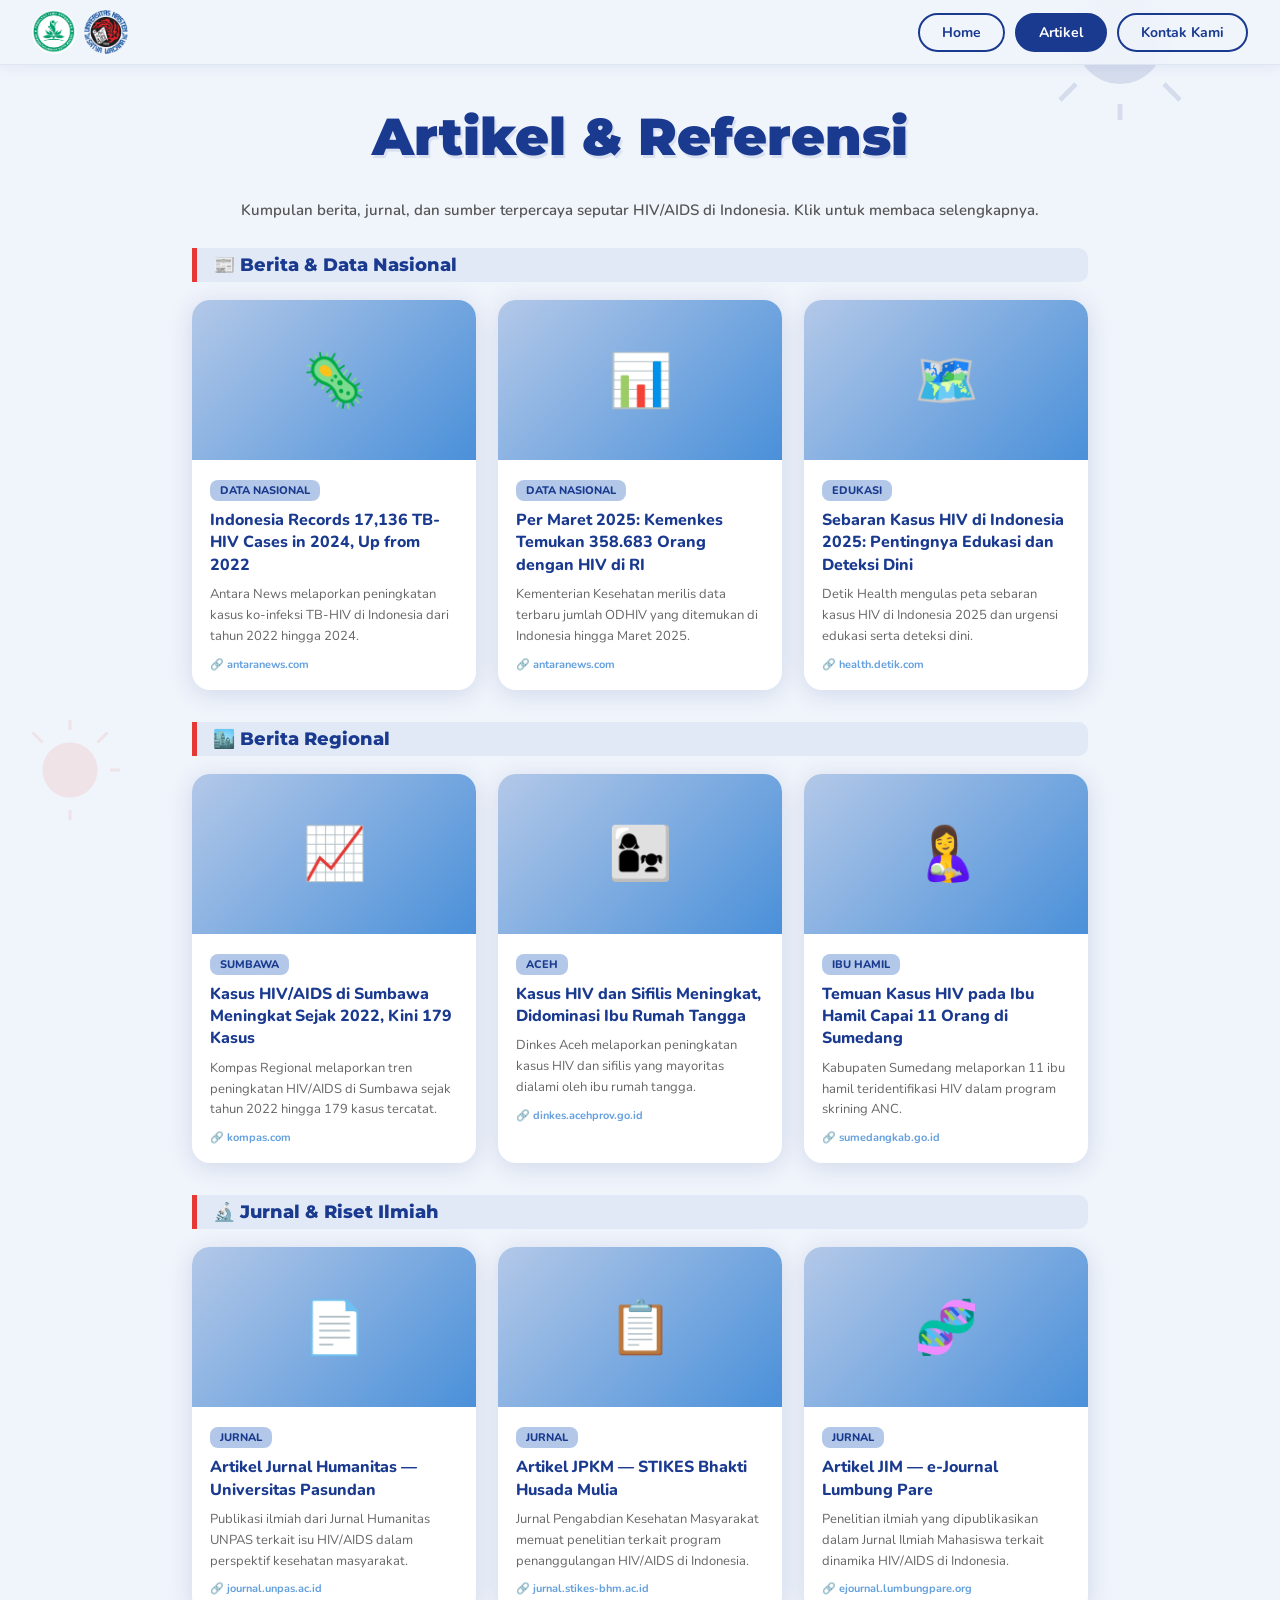
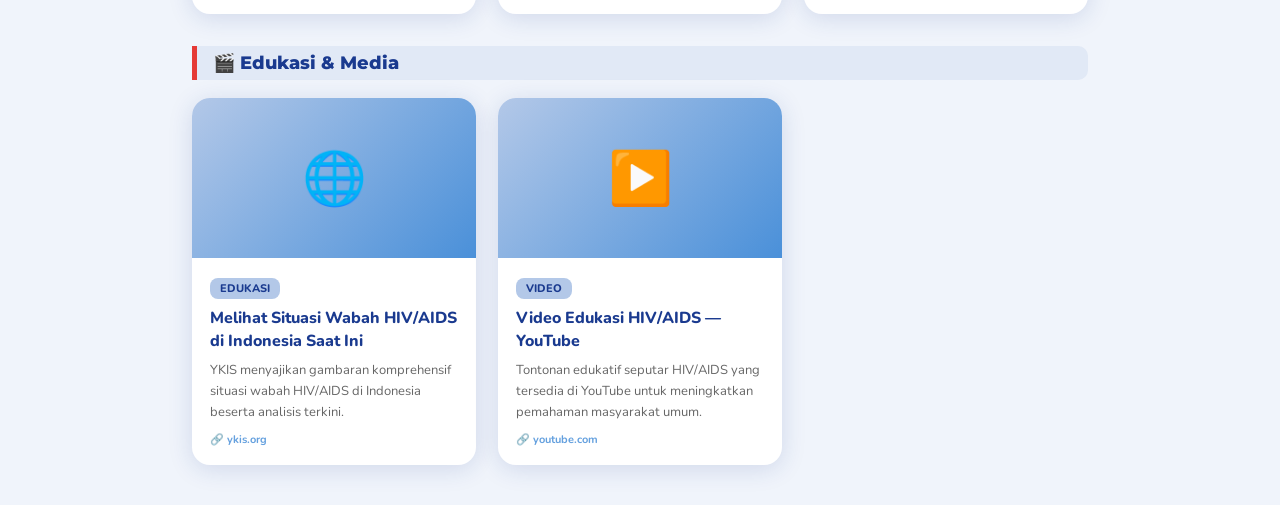
==== artikel.html @ f6b15c1b "nambahi artikel" ====
<!DOCTYPE html>
<html lang="id">
<head>
<meta charset="UTF-8">
<meta name="viewport" content="width=device-width, initial-scale=1.0">
<title>Digital Edu-HIV | Artikel</title>
<link href="https://fonts.googleapis.com/css2?family=Nunito:wght@400;600;700;800;900&family=Montserrat:wght@700;800;900&display=swap" rel="stylesheet">
<link rel="stylesheet" href="style.css">
</head>
<body>
<!-- Virus background decoration -->
<div style="position:fixed;inset:0;pointer-events:none;z-index:0;overflow:hidden">
  <svg style="position:absolute;top:-40px;right:80px;width:160px;opacity:0.12" viewBox="0 0 200 200"><circle cx="100" cy="100" r="55" fill="#1a3a8f"/><g stroke="#1a3a8f" stroke-width="6" fill="none"><line x1="100" y1="20" x2="100" y2="0"/><line x1="155" y1="45" x2="175" y2="25"/><line x1="180" y1="100" x2="200" y2="100"/><line x1="155" y1="155" x2="175" y2="175"/><line x1="100" y1="180" x2="100" y2="200"/><line x1="45" y1="155" x2="25" y2="175"/><line x1="20" y1="100" x2="0" y2="100"/><line x1="45" y1="45" x2="25" y2="25"/></g><circle cx="100" cy="20" r="7" fill="#1a3a8f"/></svg>
  <svg style="position:absolute;bottom:80px;left:20px;width:100px;opacity:0.09" viewBox="0 0 200 200"><circle cx="100" cy="100" r="55" fill="#e53935"/><g stroke="#e53935" stroke-width="6" fill="none"><line x1="100" y1="20" x2="100" y2="0"/><line x1="155" y1="45" x2="175" y2="25"/><line x1="180" y1="100" x2="200" y2="100"/><line x1="100" y1="180" x2="100" y2="200"/><line x1="45" y1="45" x2="25" y2="25"/></g></svg>
</div>

<!-- NAVBAR -->
<nav class="navbar">
  <div class="navbar-logos">
    <img src="gambar/logo FIK.jpeg" alt="Logo FIK"> 
    <img src="gambar/UKSW LOGO.png" alt="Logo UKSW">
  </div>
  <div class="navbar-links">
    <a class="nav-btn" href="index.html">Home</a>
    <a class="nav-btn active" href="artikel.html">Artikel</a>
    <a class="nav-btn" href="kontak.html">Kontak Kami</a>
  </div>
</nav>

<!-- ================ ARTIKEL PAGE ================ -->
<div class="page active" id="page-artikel">
  <div class="inner-page" style="max-width:960px">
    <div class="page-title reveal">Artikel &amp; Referensi</div>
    <p style="text-align:center;color:#555;font-size:15px;margin-bottom:28px;font-weight:600" class="reveal">Kumpulan berita, jurnal, dan sumber terpercaya seputar HIV/AIDS di Indonesia. Klik untuk membaca selengkapnya.</p>
    <div class="artikel-section-label reveal">📰 Berita &amp; Data Nasional</div>
    <div class="artikel-grid">
      <a class="artikel-card reveal delay-1" href="https://en.antaranews.com/news/342746/indonesia-records-17136-tb-hiv-cases-in-2024-up-from-2022" target="_blank" rel="noopener"><div class="artikel-card-img">🦠</div><div class="artikel-card-body"><div class="artikel-card-tag">Data Nasional</div><div class="artikel-card-title">Indonesia Records 17,136 TB-HIV Cases in 2024, Up from 2022</div><div class="artikel-card-desc">Antara News melaporkan peningkatan kasus ko-infeksi TB-HIV di Indonesia dari tahun 2022 hingga 2024.</div><div class="artikel-card-source">🔗 antaranews.com</div></div></a>
      <a class="artikel-card reveal delay-2" href="https://www.antaranews.com/berita/4913705/per-maret-2025-kemenkes-temukan-358683-orang-dengan-hiv-di-ri" target="_blank" rel="noopener"><div class="artikel-card-img">📊</div><div class="artikel-card-body"><div class="artikel-card-tag">Data Nasional</div><div class="artikel-card-title">Per Maret 2025: Kemenkes Temukan 358.683 Orang dengan HIV di RI</div><div class="artikel-card-desc">Kementerian Kesehatan merilis data terbaru jumlah ODHIV yang ditemukan di Indonesia hingga Maret 2025.</div><div class="artikel-card-source">🔗 antaranews.com</div></div></a>
      <a class="artikel-card reveal delay-3" href="https://health.detik.com/berita-detikhealth/d-8034016/sebaran-kasus-hiv-di-indonesia-2025-ini-pentingnya-edukasi-dan-deteksi-dini" target="_blank" rel="noopener"><div class="artikel-card-img">🗺️</div><div class="artikel-card-body"><div class="artikel-card-tag">Edukasi</div><div class="artikel-card-title">Sebaran Kasus HIV di Indonesia 2025: Pentingnya Edukasi dan Deteksi Dini</div><div class="artikel-card-desc">Detik Health mengulas peta sebaran kasus HIV di Indonesia 2025 dan urgensi edukasi serta deteksi dini.</div><div class="artikel-card-source">🔗 health.detik.com</div></div></a>
    </div>
    <div class="artikel-section-label reveal" style="margin-top:32px">🏙️ Berita Regional</div>
    <div class="artikel-grid">
      <a class="artikel-card reveal delay-1" href="https://regional.kompas.com/read/2024/12/13/080618178/kasus-hiv-aids-di-sumbawa-meningkat-sejak-2022-kini-tercatat-179-kasus" target="_blank" rel="noopener"><div class="artikel-card-img">📈</div><div class="artikel-card-body"><div class="artikel-card-tag">Sumbawa</div><div class="artikel-card-title">Kasus HIV/AIDS di Sumbawa Meningkat Sejak 2022, Kini 179 Kasus</div><div class="artikel-card-desc">Kompas Regional melaporkan tren peningkatan HIV/AIDS di Sumbawa sejak tahun 2022 hingga 179 kasus tercatat.</div><div class="artikel-card-source">🔗 kompas.com</div></div></a>
      <a class="artikel-card reveal delay-2" href="https://dinkes.acehprov.go.id/detailpost/kasus-hiv-dan-sifilis-meningkat-didominasi-ibu-rumah-tangga" target="_blank" rel="noopener"><div class="artikel-card-img">👩‍👧</div><div class="artikel-card-body"><div class="artikel-card-tag">Aceh</div><div class="artikel-card-title">Kasus HIV dan Sifilis Meningkat, Didominasi Ibu Rumah Tangga</div><div class="artikel-card-desc">Dinkes Aceh melaporkan peningkatan kasus HIV dan sifilis yang mayoritas dialami oleh ibu rumah tangga.</div><div class="artikel-card-source">🔗 dinkes.acehprov.go.id</div></div></a>
      <a class="artikel-card reveal delay-3" href="https://sumedangkab.go.id/berita/detail/temuan-kasus-hiv-ibu-hamil-capai-11-orang" target="_blank" rel="noopener"><div class="artikel-card-img">🤱</div><div class="artikel-card-body"><div class="artikel-card-tag">Ibu Hamil</div><div class="artikel-card-title">Temuan Kasus HIV pada Ibu Hamil Capai 11 Orang di Sumedang</div><div class="artikel-card-desc">Kabupaten Sumedang melaporkan 11 ibu hamil teridentifikasi HIV dalam program skrining ANC.</div><div class="artikel-card-source">🔗 sumedangkab.go.id</div></div></a>
    </div>
    <div class="artikel-section-label reveal" style="margin-top:32px">🔬 Jurnal &amp; Riset Ilmiah</div>
    <div class="artikel-grid">
      <a class="artikel-card reveal delay-1" href="https://journal.unpas.ac.id/index.php/humanitas/article/view/9616" target="_blank" rel="noopener"><div class="artikel-card-img">📄</div><div class="artikel-card-body"><div class="artikel-card-tag">Jurnal</div><div class="artikel-card-title">Artikel Jurnal Humanitas — Universitas Pasundan</div><div class="artikel-card-desc">Publikasi ilmiah dari Jurnal Humanitas UNPAS terkait isu HIV/AIDS dalam perspektif kesehatan masyarakat.</div><div class="artikel-card-source">🔗 journal.unpas.ac.id</div></div></a>
      <a class="artikel-card reveal delay-2" href="https://jurnal.stikes-bhm.ac.id/index.php/jpkm/article/view/644" target="_blank" rel="noopener"><div class="artikel-card-img">📋</div><div class="artikel-card-body"><div class="artikel-card-tag">Jurnal</div><div class="artikel-card-title">Artikel JPKM — STIKES Bhakti Husada Mulia</div><div class="artikel-card-desc">Jurnal Pengabdian Kesehatan Masyarakat memuat penelitian terkait program penanggulangan HIV/AIDS di Indonesia.</div><div class="artikel-card-source">🔗 jurnal.stikes-bhm.ac.id</div></div></a>
      <a class="artikel-card reveal delay-3" href="https://ejournal.lumbungpare.org/index.php/jim/article/view/1485" target="_blank" rel="noopener"><div class="artikel-card-img">🧬</div><div class="artikel-card-body"><div class="artikel-card-tag">Jurnal</div><div class="artikel-card-title">Artikel JIM — e-Journal Lumbung Pare</div><div class="artikel-card-desc">Penelitian ilmiah yang dipublikasikan dalam Jurnal Ilmiah Mahasiswa terkait dinamika HIV/AIDS di Indonesia.</div><div class="artikel-card-source">🔗 ejournal.lumbungpare.org</div></div></a>
    </div>
    <div class="artikel-section-label reveal" style="margin-top:32px">🎬 Edukasi &amp; Media</div>
    <div class="artikel-grid">
      <a class="artikel-card reveal delay-1" href="https://ykis.org/menilik-hiv-aids-dan-ims/melihat-situasi-wabah-hiv-aids-di-indonesia-saat-ini/" target="_blank" rel="noopener"><div class="artikel-card-img">🌐</div><div class="artikel-card-body"><div class="artikel-card-tag">Edukasi</div><div class="artikel-card-title">Melihat Situasi Wabah HIV/AIDS di Indonesia Saat Ini</div><div class="artikel-card-desc">YKIS menyajikan gambaran komprehensif situasi wabah HIV/AIDS di Indonesia beserta analisis terkini.</div><div class="artikel-card-source">🔗 ykis.org</div></div></a>
      <a class="artikel-card reveal delay-2" href="https://www.youtube.com/watch?v=wIiFVoAYooY" target="_blank" rel="noopener"><div class="artikel-card-img">▶️</div><div class="artikel-card-body"><div class="artikel-card-tag">Video</div><div class="artikel-card-title">Video Edukasi HIV/AIDS — YouTube</div><div class="artikel-card-desc">Tontonan edukatif seputar HIV/AIDS yang tersedia di YouTube untuk meningkatkan pemahaman masyarakat umum.</div><div class="artikel-card-source">🔗 youtube.com</div></div></a>
    </div>
  </div>
</div>

<script>
  function triggerReveal() {
    document.querySelectorAll('.reveal').forEach((el, i) => { setTimeout(() => el.classList.add('visible'), i * 80); });
  }
  const observer = new IntersectionObserver((entries) => { entries.forEach(entry => { if (entry.isIntersecting) entry.target.classList.add('visible'); }); }, { threshold: 0.12 });
  window.addEventListener('DOMContentLoaded', () => {
    document.querySelectorAll('.reveal').forEach(el => observer.observe(el));
    triggerReveal();
  });
</script>
</body>
</html>
---- style.css ----
:root {
    --red: #e53935;
    --red-dark: #b71c1c;
    --blue: #1a3a8f;
    --blue-mid: #1565c0;
    --blue-light: #4a90d9;
    --blue-bg: #b3cef0;
    --blue-card: #1a3a8f;
    --white: #ffffff;
    --bg: #f0f4fb;
    --text-dark: #1a237e;
    --shadow: 0 4px 24px rgba(26,58,143,0.15);
  }
  * { box-sizing: border-box; margin: 0; padding: 0; }
  body { font-family: 'Nunito', sans-serif; background: var(--bg); color: #222; min-height: 100vh; overflow-x: hidden; }
  .navbar { position: sticky; top: 0; z-index: 100; background: rgba(240,244,251,0.95); backdrop-filter: blur(8px); display: flex; align-items: center; justify-content: space-between; padding: 10px 32px; border-bottom: 1.5px solid rgba(26,58,143,0.08); box-shadow: 0 2px 12px rgba(26,58,143,0.07); }
  .navbar-logos { display: flex; align-items: center; gap: 8px; }
  .navbar-logos img { height: 44px; width: 44px; object-fit: contain; border-radius: 50%; }
  .navbar-links { display: flex; gap: 10px; }
  .nav-btn { padding: 8px 22px; border-radius: 24px; border: 2px solid var(--blue); background: transparent; color: var(--blue); font-family: 'Nunito', sans-serif; font-weight: 700; font-size: 14px; cursor: pointer; transition: all 0.2s; text-decoration: none; display: inline-block; }
  .nav-btn:hover, .nav-btn.active { background: var(--blue); color: white; }
  .page { display: none; min-height: calc(100vh - 65px); position: relative; z-index: 1; }
  .page.active { display: block; }
  #page-home { display: flex; flex-direction: column; }

  /* ===== HERO: HORIZONTAL LAYOUT ===== */
.hero {
  display: flex !important;
  flex-direction: row !important;
  align-items: center !important;
  justify-content: space-between !important;
  gap: 40px !important;
  flex-wrap: nowrap !important;
  padding: 48px 60px !important;
  min-height: 420px;
}
.hero-text {
  flex: 1 1 0 !important;
  min-width: 0 !important;
  max-width: 55% !important;
}
.hero-image {
  flex: 0 0 auto !important;
  width: 320px !important;
  max-width: 40% !important;
  display: flex !important;
  align-items: center !important;
  justify-content: center !important;
}
.hero-image svg { width: 100% !important; height: auto !important; }
.hero > svg { display: none !important; }

  .hero-welcome { font-family: 'Montserrat', sans-serif; font-size: clamp(22px, 3.5vw, 36px); color: var(--red); font-weight: 800; margin-bottom: 4px; }
  .hero-title { font-family: 'Montserrat', sans-serif; font-size: clamp(50px, 7vw, 80px); font-weight: 900; color: var(--blue); line-height: 1; margin-bottom: 20px; text-shadow: 2px 4px 0 rgba(26,58,143,0.10); }
  .hero-subtitle { font-family: 'Nunito', sans-serif; font-size: clamp(15px, 2.5vw, 22px); font-weight: 800; color: #0c78c0; margin-bottom: 20px; }
  .hero-desc { font-size: 16px; line-height: 1.7; color: #444; font-weight: 600; margin-bottom: 32px; max-width: 460px; }
  .hero-cta { background: var(--red); color: white; border: none; border-radius: 40px; padding: 16px 48px; font-size: 20px; font-weight: 900; font-family: 'Montserrat', sans-serif; cursor: pointer; letter-spacing: 1px; box-shadow: 0 6px 20px rgba(229,57,53,0.35); transition: transform 0.2s, box-shadow 0.2s; text-transform: uppercase; }
  .hero-cta:hover { transform: translateY(-3px); box-shadow: 0 10px 28px rgba(229,57,53,0.45); }

  .menu-section { padding: 20px 40px 60px; background: rgba(255,255,255,0.5); }
  .menu-title { text-align: center; font-family: 'Montserrat', sans-serif; font-size: clamp(32px, 5vw, 56px); font-weight: 900; color: var(--blue); margin-bottom: 36px; text-shadow: 2px 3px 0 rgba(26,58,143,0.08); }
  .menu-grid { display: flex; flex-wrap: wrap; justify-content: center; gap: 20px; max-width: 1000px; margin: 0 auto; }
  .menu-card { background: #b3c8e8; border-radius: 20px; padding: 28px 20px 20px; width: 160px; text-align: center; cursor: pointer; transition: transform 0.2s, box-shadow 0.2s; box-shadow: 0 4px 16px rgba(26,58,143,0.12); border: none; display: flex; flex-direction: column; align-items: center; gap: 12px; }
  .menu-card:hover { transform: translateY(-6px); box-shadow: 0 10px 28px rgba(26,58,143,0.20); }
  .menu-card-icon { width: 64px; height: 64px; background: #b3c8e8; border-radius: 12px; display: flex; align-items: center; justify-content: center; font-size: 36px; }
  .menu-card-label { background: var(--red); color: white; border-radius: 10px; padding: 6px 10px; font-weight: 800; font-size: 13px; line-height: 1.3; width: 100%; font-family: 'Nunito', sans-serif; }
  .inner-page { padding: 40px 32px; max-width: 800px; margin: 0 auto; }
  .page-title { font-family: 'Montserrat', sans-serif; font-size: clamp(28px, 5vw, 52px); font-weight: 900; color: var(--blue); text-align: center; margin-bottom: 32px; text-shadow: 2px 3px 0 rgba(26,58,143,0.10); }
  .acc-item { margin-bottom: 14px; border-radius: 14px; overflow: hidden; box-shadow: 0 3px 12px rgba(26,58,143,0.10); }
  .acc-header { display: flex; align-items: center; gap: 14px; background: var(--blue-mid); color: white; padding: 14px 18px; cursor: pointer; border: none; width: 100%; text-align: left; font-family: 'Nunito', sans-serif; font-size: 16px; font-weight: 800; transition: background 0.2s; }
  .acc-header:hover { background: var(--blue); }
  .acc-header .acc-icon { font-size: 24px; flex-shrink: 0; width: 44px; height: 44px; border-radius: 10px; background: rgba(255,255,255,0.15); display: flex; align-items: center; justify-content: center; }
  .acc-header .acc-arrow { margin-left: auto; transition: transform 0.3s; font-size: 18px; }
  .acc-header.open .acc-arrow { transform: rotate(180deg); }
  .acc-body { max-height: 0; overflow: hidden; transition: max-height 0.4s ease; background: var(--blue-card); }
  .acc-body.open { max-height: 3000px; }
  .acc-content { padding: 20px 24px; display: flex; gap: 20px; align-items: flex-start; flex-wrap: wrap; }
  .acc-content-text { flex: 1; min-width: 220px; color: white; font-size: 14px; line-height: 1.8; font-weight: 600; }
  .video-edu-btn { display: inline-flex; align-items: center; gap: 12px; background: linear-gradient(135deg, #2e7d32 0%, #1b5e20 100%); color: white; text-decoration: none; border-radius: 50px; padding: 16px 32px; font-family: 'Montserrat', sans-serif; font-size: 18px; font-weight: 900; letter-spacing: 0.5px; box-shadow: 0 6px 24px rgba(46,125,50,0.40); transition: transform 0.2s, box-shadow 0.2s; border: 3px solid rgba(255,255,255,0.25); text-transform: uppercase; }
  .video-edu-btn:hover { transform: translateY(-4px) scale(1.03); box-shadow: 0 12px 32px rgba(46,125,50,0.50); }
  .video-edu-icon { width: 40px; height: 40px; background: white; color: #2e7d32; border-radius: 50%; display: inline-flex; align-items: center; justify-content: center; font-size: 16px; font-weight: 900; flex-shrink: 0; box-shadow: 0 2px 8px rgba(0,0,0,0.15); padding-left: 3px; }
  .btn-back { display: inline-flex; align-items: center; gap: 8px; background: var(--red); color: white; border: none; border-radius: 30px; padding: 10px 24px; font-size: 15px; font-weight: 800; cursor: pointer; margin-top: 20px; margin-bottom: 10px; font-family: 'Nunito', sans-serif; float: right; transition: transform 0.2s, box-shadow 0.2s; box-shadow: 0 4px 14px rgba(229,57,53,0.28); }
  .btn-back:hover { transform: translateY(-2px); box-shadow: 0 7px 20px rgba(229,57,53,0.38); }
  .artikel-grid { display: grid; grid-template-columns: repeat(auto-fill, minmax(280px, 1fr)); gap: 22px; max-width: 960px; margin: 0 auto; }
  .artikel-card { background: white; border-radius: 18px; overflow: hidden; box-shadow: var(--shadow); transition: transform 0.2s, box-shadow 0.2s; cursor: pointer; }
  .artikel-card:hover { transform: translateY(-5px); box-shadow: 0 12px 32px rgba(26,58,143,0.18); }
  .artikel-card-img { width: 100%; height: 160px; object-fit: cover; background: linear-gradient(135deg, #b3c8e8 0%, #4a90d9 100%); display: flex; align-items: center; justify-content: center; font-size: 52px; }
  .artikel-card-body { padding: 18px; }
  .artikel-card-tag { display: inline-block; background: #b3c8e8; color: var(--blue); border-radius: 8px; padding: 3px 10px; font-size: 11px; font-weight: 800; margin-bottom: 8px; text-transform: uppercase; }
  .artikel-card-title { font-size: 16px; font-weight: 800; color: var(--blue); line-height: 1.4; margin-bottom: 8px; }
  .artikel-card-desc { font-size: 13px; color: #666; line-height: 1.6; }
  .artikel-card-source { font-size: 11px; color: var(--blue-light); font-weight: 700; margin-top: 10px; opacity: 0.85; }
  a.artikel-card { text-decoration: none; color: inherit; display: block; }
  a.artikel-card:hover .artikel-card-title { color: var(--red); }
  .artikel-section-label { font-family: 'Montserrat', sans-serif; font-size: 18px; font-weight: 800; color: var(--blue); border-left: 5px solid var(--red); padding: 6px 16px; margin-bottom: 18px; background: rgba(179,200,232,0.25); border-radius: 0 10px 10px 0; }
  .kontak-box { background: white; border-radius: 20px; padding: 36px; box-shadow: var(--shadow); max-width: 560px; margin: 0 auto; }
  .kontak-info { display: flex; flex-direction: column; gap: 18px; margin-bottom: 28px; }
  .kontak-row { display: flex; align-items: flex-start; gap: 14px; font-size: 15px; color: #333; font-weight: 600; }
  .kontak-icon { width: 44px; height: 44px; border-radius: 12px; background: var(--blue); color: white; display: flex; align-items: center; justify-content: center; font-size: 20px; flex-shrink: 0; }
  .kontak-label { font-weight: 800; color: var(--blue); font-size: 13px; }
  .acc-row { display: flex; align-items: center; gap: 14px; margin-bottom: 14px; cursor: pointer; }
  .acc-row-icon { width: 72px; height: 72px; flex-shrink: 0; border-radius: 14px; overflow: hidden; background: #dce8f8; display: flex; align-items: center; justify-content: center; font-size: 34px; box-shadow: 0 3px 10px rgba(26,58,143,0.13); transition: transform 0.2s; font-family: 'Montserrat', sans-serif; font-weight: 900; }
  .acc-row:hover .acc-row-icon { transform: scale(1.06); }
  .acc-row-right { flex: 1; display: flex; flex-direction: column; gap: 6px; }
  .acc-row-label { background: var(--blue-mid); color: white; border-radius: 10px 10px 0 0; padding: 10px 18px; font-weight: 800; font-size: 15px; display: flex; align-items: center; justify-content: space-between; border: none; width: 100%; text-align: left; cursor: pointer; font-family: 'Nunito', sans-serif; transition: background 0.2s; }
  .acc-row-label:hover, .acc-row-label.open { background: var(--blue); }
  .acc-row-bar { height: 10px; background: var(--blue-light); border-radius: 0 0 8px 8px; transition: background 0.2s; }
  .acc-panel { max-height: 0; overflow: hidden; transition: max-height 0.45s cubic-bezier(0.4,0,0.2,1); background: var(--blue-card); border-radius: 0 0 14px 14px; margin-bottom: 4px; }
  .acc-panel.open { max-height: 2000px; }
  .acc-panel-inner { display: flex; gap: 0; align-items: stretch; padding: 0; }
  .acc-panel-imgs { display: flex; flex-direction: column; width: 140px; flex-shrink: 0; gap: 0; border-radius: 0 0 0 14px; overflow: hidden; }
  .acc-panel-img { flex: 1; min-height: 90px; background: rgba(255,255,255,0.12); display: flex; align-items: center; justify-content: center; font-size: 36px; border-bottom: 1px solid rgba(255,255,255,0.08); }
  .acc-panel-img:last-child { border-bottom: none; }
  .acc-panel-text { flex: 1; padding: 20px 22px; color: white; font-size: 13.5px; line-height: 1.85; font-weight: 600; }
  .acc-panel-text strong { font-weight: 800; }
  .acc-panel-text ul { padding-left: 16px; }
  .acc-panel-text li { margin-bottom: 2px; }

  .anggota { text-align: center; width: 100px; }
  .foto-anggota { width: 90px; height: 100px; border-radius: 10%; object-fit: cover; border: 3px solid #ddd; }
  .nama { font-weight: 700; margin-top: 6px; font-size: 13px; }
  .email { color: red; font-size: 12px; font-weight: 700; margin-top: 4px; max-width: 120px; word-wrap: break-word; overflow-wrap: break-word; line-height: 1.3; }

  /* ===== QUIZ BOX ===== */
  .quiz-box {
    margin-top: 28px;
    background: linear-gradient(135deg, #1a3a8f 0%, #1565c0 100%);
    border-radius: 20px;
    padding: 28px 32px;
    display: flex;
    align-items: center;
    justify-content: space-between;
    gap: 20px;
    box-shadow: 0 8px 28px rgba(26,58,143,0.25);
    flex-wrap: wrap;
  }
  .quiz-box-text { color: white; }
  .quiz-box-title { font-family: 'Montserrat', sans-serif; font-size: 22px; font-weight: 900; margin-bottom: 6px; }
  .quiz-box-desc { font-size: 14px; font-weight: 600; opacity: 0.85; line-height: 1.5; }
  .quiz-btn {
    display: inline-flex; align-items: center; gap: 10px;
    background: var(--red); color: white; text-decoration: none;
    border-radius: 40px; padding: 14px 32px;
    font-family: 'Montserrat', sans-serif; font-size: 16px; font-weight: 900;
    letter-spacing: 0.5px; box-shadow: 0 6px 20px rgba(229,57,53,0.40);
    transition: transform 0.2s, box-shadow 0.2s; text-transform: uppercase;
    white-space: nowrap; flex-shrink: 0;
  }
  .quiz-btn:hover { transform: translateY(-3px) scale(1.04); box-shadow: 0 10px 28px rgba(229,57,53,0.50); }
  .quiz-btn-icon { font-size: 20px; }

  .clearfix::after { content: ''; display: table; clear: both; }
  .reveal { opacity: 0; transform: translateY(30px); transition: opacity 0.6s ease, transform 0.6s ease; }
  .reveal.visible { opacity: 1; transform: translateY(0); }
  .delay-1 { transition-delay: 0.1s !important; }
  .delay-2 { transition-delay: 0.2s !important; }
  .delay-3 { transition-delay: 0.3s !important; }
  .delay-4 { transition-delay: 0.4s !important; }
  .delay-5 { transition-delay: 0.5s !important; }

  /* ===================== TABLET (max 900px) ===================== */
  @media (max-width: 900px) {
    .hero { padding: 40px 32px 32px; gap: 24px; min-height: unset; }
    .hero-text { max-width: 58%; }
    .hero-image { width: 260px; max-width: 40%; }
    .hero-cta { padding: 14px 36px; font-size: 17px; }
    .video-edu-btn { padding: 13px 24px; font-size: 15px; }
  }

  /* ===================== MOBILE (max 600px) ===================== */
  @media (max-width: 600px) {

    /* Navbar */
    .navbar { padding: 8px 12px; gap: 8px; }
    .navbar-logos { gap: 6px; }
    .navbar-logos img { height: 34px; width: 34px; }
    .navbar-links { gap: 6px; }
    .nav-btn { padding: 6px 10px; font-size: 11px; border-width: 1.5px; }

    /* Hero */
    .hero {
      flex-direction: column !important;
      flex-wrap: wrap !important;
      padding: 28px 20px 24px !important;
      gap: 12px !important;
      min-height: unset !important;
      text-align: center;
    }
    .hero-text { max-width: 100% !important; }
    .hero-title { font-size: 44px !important; margin-bottom: 12px; }
    .hero-subtitle { font-size: 15px !important; }
    .hero-desc { font-size: 13px; line-height: 1.6; margin: 0 auto 20px; max-width: 100%; }
    .hero-image { width: 200px !important; max-width: 70% !important; margin: 0 auto !important; }
    .hero-cta { padding: 12px 28px; font-size: 15px; width: 100%; justify-content: center; }
    .video-edu-btn { padding: 11px 18px; font-size: 13px; width: 100%; justify-content: center; }
    .video-edu-icon { width: 30px; height: 30px; font-size: 12px; }

    /* Poster */
    .poster-wrap { padding: 24px 16px 0 !important; }
    .poster-wrap img { border-radius: 12px !important; }

    /* Menu section */
    .menu-section { padding: 24px 12px 40px; }
    .menu-title { font-size: 28px; margin-bottom: 24px; }
    .menu-grid { gap: 12px; }
    .menu-card { width: 120px; padding: 18px 10px 14px; gap: 8px; border-radius: 16px; }
    .menu-card-icon { width: 48px; height: 48px; font-size: 26px; }
    .menu-card-label { font-size: 12px; padding: 5px 8px; }

    /* Inner page */
    .inner-page { padding: 20px 14px; }
    .page-title { font-size: 26px !important; margin-bottom: 20px; }

    /* Accordion header */
    .acc-header { padding: 12px 14px; font-size: 14px; gap: 10px; }
    .acc-header .acc-icon { width: 36px; height: 36px; font-size: 18px; }
    .acc-content { padding: 16px; }

    /* Accordion content: gambar + teks jadi vertikal */
    .acc-content-text { display: block !important; }
    .acc-content-text > div[style*="flex"] {
      width: 100% !important; flex: unset !important;
      min-width: unset !important; max-width: 100% !important;
    }
    .acc-body img {
      width: 100% !important; height: 180px !important;
      object-fit: cover !important; border-radius: 8px !important;
      margin-bottom: 12px !important; aspect-ratio: unset !important;
    }

    /* ACC ROW */
    .acc-row { gap: 10px; }
    .acc-row-icon { width: 52px !important; height: 52px !important; font-size: 22px !important; border-radius: 10px; }
    .acc-row-label { font-size: 12px; padding: 9px 12px; }

    /* ACC PANEL inner */
    .acc-panel-inner { flex-direction: column !important; }
    .acc-panel-inner[style] { display: flex !important; flex-direction: column !important; gap: 0 !important; }
    .acc-panel-inner > div[style*="flex:0 0 50%"],
    .acc-panel-inner > div[style*="flex: 0 0 50%"] {
      flex: unset !important; width: 100% !important; min-width: unset !important;
    }
    .acc-panel-imgs { width: 100% !important; flex-direction: row !important; height: 72px !important; border-radius: 0 !important; }
    .acc-panel-img { min-height: 72px !important; font-size: 26px !important; }
    .acc-panel-text { padding: 14px 16px !important; font-size: 13px !important; }

    /* Quiz box */
    .quiz-box { flex-direction: column; align-items: flex-start; padding: 20px 18px; gap: 16px; }
    .quiz-box-title { font-size: 17px; }
    .quiz-box-desc { font-size: 13px; }
    .quiz-btn { width: 100%; justify-content: center; padding: 12px 20px; font-size: 14px; }

    /* Btn back */
    .btn-back { float: none; width: 100%; justify-content: center; margin-top: 16px; }
    .clearfix { overflow: hidden; }

    /* Artikel */
    .artikel-grid { grid-template-columns: 1fr; gap: 14px; }
    .artikel-section-label { font-size: 15px; }
    .artikel-card-img { height: 120px; font-size: 40px; }
    .artikel-card-body { padding: 14px; }
    .artikel-card-title { font-size: 14px; }

    /* Kontak */
    .kontak-box { padding: 20px 14px; border-radius: 14px; }
    .kontak-row { font-size: 13px; gap: 10px; }
    .kontak-icon { width: 36px; height: 36px; font-size: 16px; }

    /* Tim pengembang */
    .anggota { width: 80px; }
    .foto-anggota { width: 68px; height: 76px; }
    .nama { font-size: 10px; }
    .email { font-size: 9px; max-width: 85px; }
  }

  /* ===================== SMALL MOBILE (max 380px) ===================== */
  @media (max-width: 380px) {
    .nav-btn { padding: 5px 8px; font-size: 10px; }
    .hero-title { font-size: 36px !important; }
    .menu-card { width: 100px; padding: 14px 8px 12px; }
    .menu-card-icon { width: 40px; height: 40px; font-size: 22px; }
    .menu-card-label { font-size: 11px; }
    .acc-row-icon { width: 44px !important; height: 44px !important; font-size: 18px !important; }
    .acc-row-label { font-size: 11px; }
  }
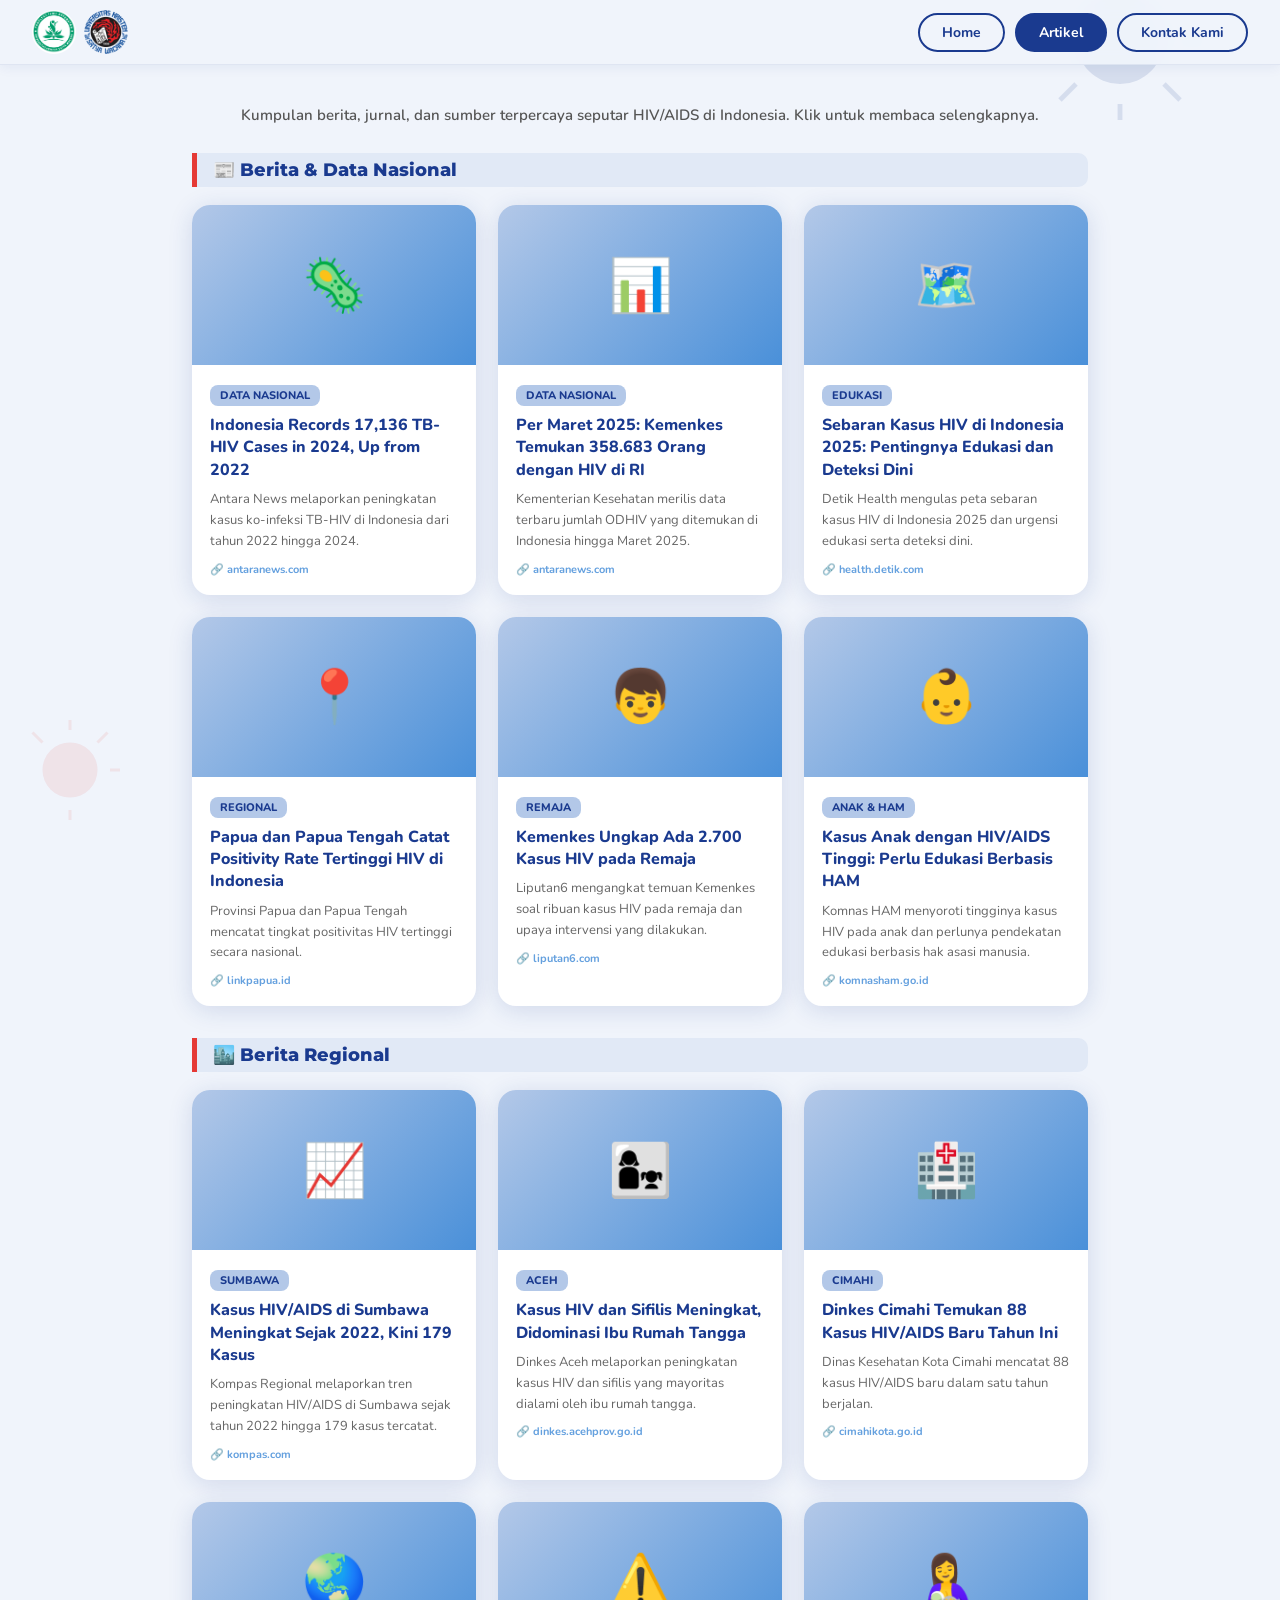
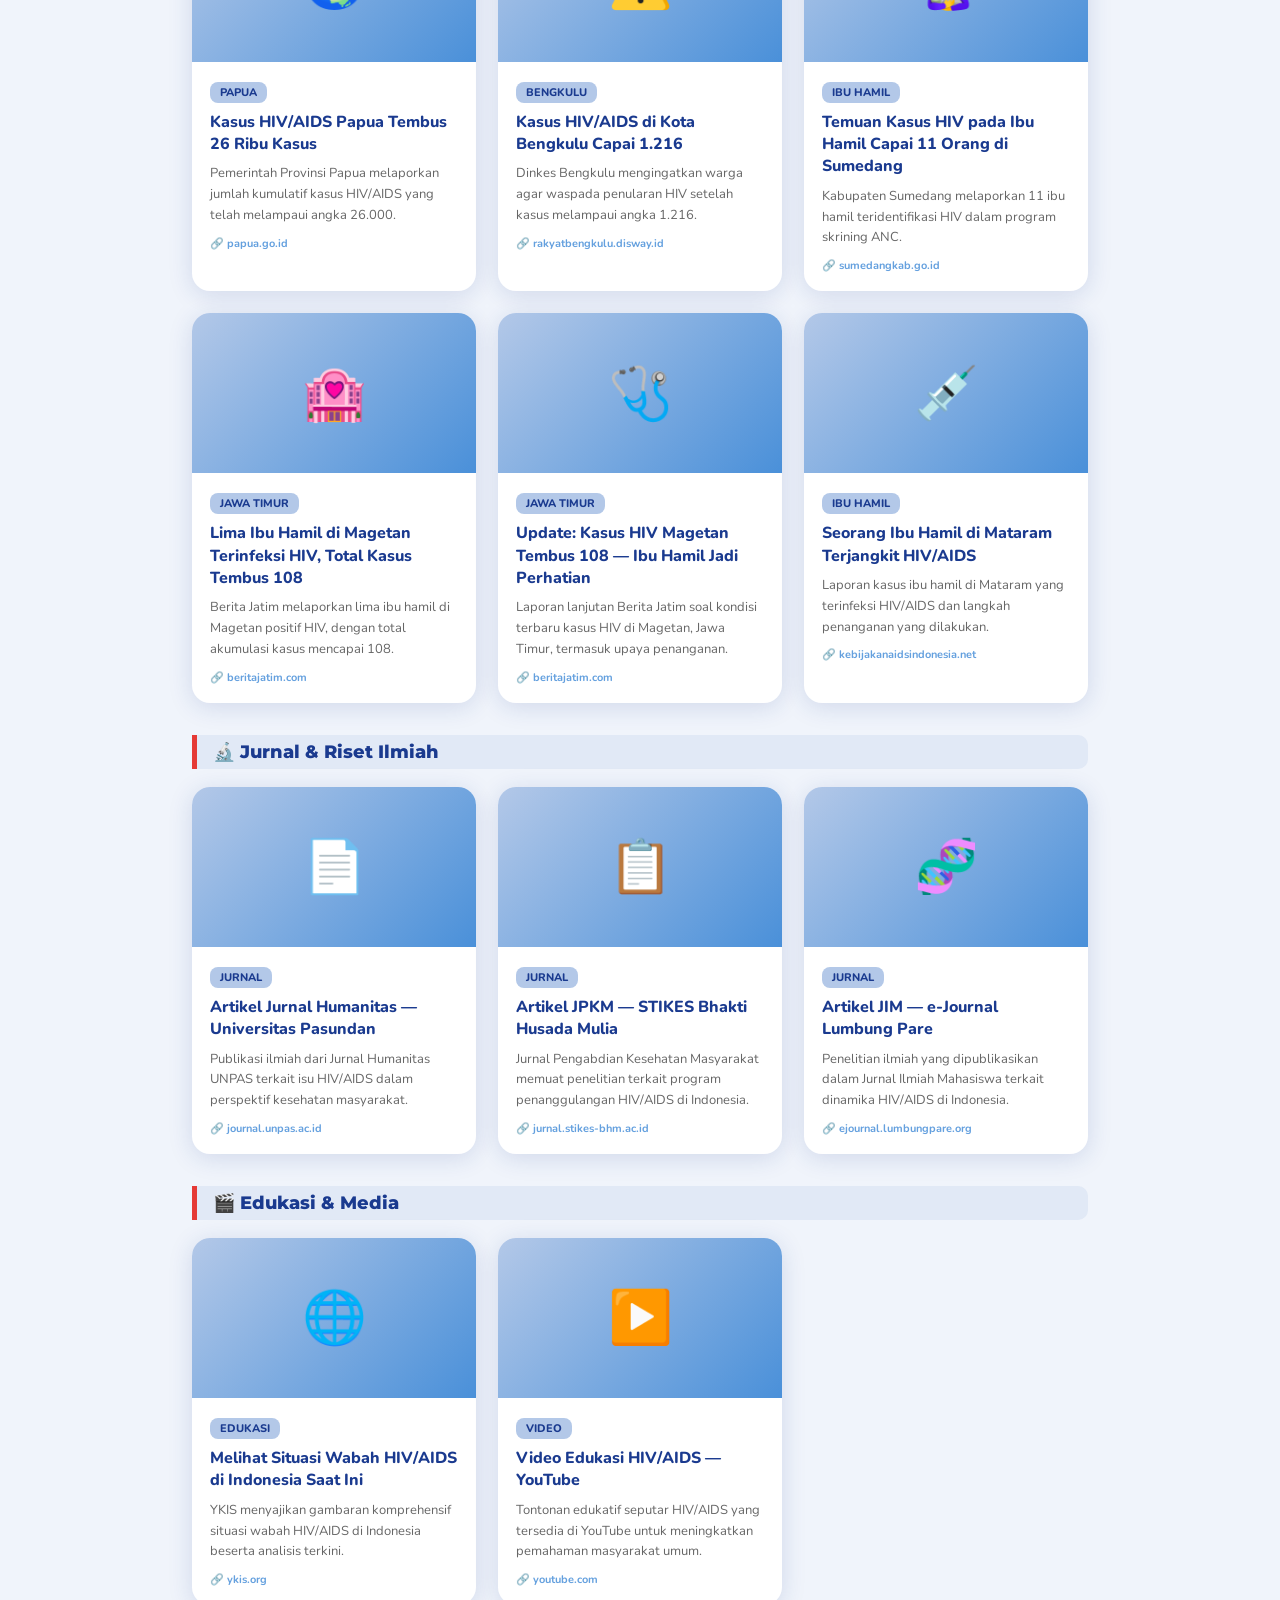
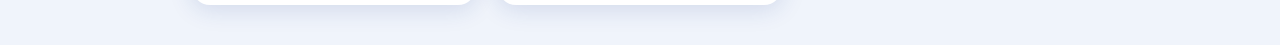
==== commit a50d8402: "artikel lengkap" ====
--- a/artikel.html
+++ b/artikel.html
@@ -30,31 +30,277 @@
 <!-- ================ ARTIKEL PAGE ================ -->
 <div class="page active" id="page-artikel">
   <div class="inner-page" style="max-width:960px">
-    <div class="page-title reveal">Artikel &amp; Referensi</div>
     <p style="text-align:center;color:#555;font-size:15px;margin-bottom:28px;font-weight:600" class="reveal">Kumpulan berita, jurnal, dan sumber terpercaya seputar HIV/AIDS di Indonesia. Klik untuk membaca selengkapnya.</p>
+
+    <!-- Kategori: Berita & Data Nasional -->
     <div class="artikel-section-label reveal">📰 Berita &amp; Data Nasional</div>
     <div class="artikel-grid">
-      <a class="artikel-card reveal delay-1" href="https://en.antaranews.com/news/342746/indonesia-records-17136-tb-hiv-cases-in-2024-up-from-2022" target="_blank" rel="noopener"><div class="artikel-card-img">🦠</div><div class="artikel-card-body"><div class="artikel-card-tag">Data Nasional</div><div class="artikel-card-title">Indonesia Records 17,136 TB-HIV Cases in 2024, Up from 2022</div><div class="artikel-card-desc">Antara News melaporkan peningkatan kasus ko-infeksi TB-HIV di Indonesia dari tahun 2022 hingga 2024.</div><div class="artikel-card-source">🔗 antaranews.com</div></div></a>
-      <a class="artikel-card reveal delay-2" href="https://www.antaranews.com/berita/4913705/per-maret-2025-kemenkes-temukan-358683-orang-dengan-hiv-di-ri" target="_blank" rel="noopener"><div class="artikel-card-img">📊</div><div class="artikel-card-body"><div class="artikel-card-tag">Data Nasional</div><div class="artikel-card-title">Per Maret 2025: Kemenkes Temukan 358.683 Orang dengan HIV di RI</div><div class="artikel-card-desc">Kementerian Kesehatan merilis data terbaru jumlah ODHIV yang ditemukan di Indonesia hingga Maret 2025.</div><div class="artikel-card-source">🔗 antaranews.com</div></div></a>
-      <a class="artikel-card reveal delay-3" href="https://health.detik.com/berita-detikhealth/d-8034016/sebaran-kasus-hiv-di-indonesia-2025-ini-pentingnya-edukasi-dan-deteksi-dini" target="_blank" rel="noopener"><div class="artikel-card-img">🗺️</div><div class="artikel-card-body"><div class="artikel-card-tag">Edukasi</div><div class="artikel-card-title">Sebaran Kasus HIV di Indonesia 2025: Pentingnya Edukasi dan Deteksi Dini</div><div class="artikel-card-desc">Detik Health mengulas peta sebaran kasus HIV di Indonesia 2025 dan urgensi edukasi serta deteksi dini.</div><div class="artikel-card-source">🔗 health.detik.com</div></div></a>
+
+      <a class="artikel-card reveal delay-1" href="https://en.antaranews.com/news/342746/indonesia-records-17136-tb-hiv-cases-in-2024-up-from-2022" target="_blank" rel="noopener">
+        <div class="artikel-card-img">🦠</div>
+        <div class="artikel-card-body">
+          <div class="artikel-card-tag">Data Nasional</div>
+          <div class="artikel-card-title">Indonesia Records 17,136 TB-HIV Cases in 2024, Up from 2022</div>
+          <div class="artikel-card-desc">Antara News melaporkan peningkatan kasus ko-infeksi TB-HIV di Indonesia dari tahun 2022 hingga 2024.</div>
+          <div class="artikel-card-source">🔗 antaranews.com</div>
+        </div>
+      </a>
+
+      <a class="artikel-card reveal delay-2" href="https://www.antaranews.com/berita/4913705/per-maret-2025-kemenkes-temukan-358683-orang-dengan-hiv-di-ri" target="_blank" rel="noopener">
+        <div class="artikel-card-img">📊</div>
+        <div class="artikel-card-body">
+          <div class="artikel-card-tag">Data Nasional</div>
+          <div class="artikel-card-title">Per Maret 2025: Kemenkes Temukan 358.683 Orang dengan HIV di RI</div>
+          <div class="artikel-card-desc">Kementerian Kesehatan merilis data terbaru jumlah ODHIV yang ditemukan di Indonesia hingga Maret 2025.</div>
+          <div class="artikel-card-source">🔗 antaranews.com</div>
+        </div>
+      </a>
+
+      <a class="artikel-card reveal delay-3" href="https://health.detik.com/berita-detikhealth/d-8034016/sebaran-kasus-hiv-di-indonesia-2025-ini-pentingnya-edukasi-dan-deteksi-dini" target="_blank" rel="noopener">
+        <div class="artikel-card-img">🗺️</div>
+        <div class="artikel-card-body">
+          <div class="artikel-card-tag">Edukasi</div>
+          <div class="artikel-card-title">Sebaran Kasus HIV di Indonesia 2025: Pentingnya Edukasi dan Deteksi Dini</div>
+          <div class="artikel-card-desc">Detik Health mengulas peta sebaran kasus HIV di Indonesia 2025 dan urgensi edukasi serta deteksi dini.</div>
+          <div class="artikel-card-source">🔗 health.detik.com</div>
+        </div>
+      </a>
+
+      <a class="artikel-card reveal delay-1" href="https://linkpapua.id/papua-dan-papua-tengah-catat-positivity-rate-tertinggi-kasus-hiv-di-indonesia/" target="_blank" rel="noopener">
+        <div class="artikel-card-img">📍</div>
+        <div class="artikel-card-body">
+          <div class="artikel-card-tag">Regional</div>
+          <div class="artikel-card-title">Papua dan Papua Tengah Catat Positivity Rate Tertinggi HIV di Indonesia</div>
+          <div class="artikel-card-desc">Provinsi Papua dan Papua Tengah mencatat tingkat positivitas HIV tertinggi secara nasional.</div>
+          <div class="artikel-card-source">🔗 linkpapua.id</div>
+        </div>
+      </a>
+
+      <a class="artikel-card reveal delay-2" href="https://www.liputan6.com/health/read/6056749/kemenkes-ungkap-ada-2700-kasus-hiv-pada-remaja-bagaimana-intervensinya" target="_blank" rel="noopener">
+        <div class="artikel-card-img">👦</div>
+        <div class="artikel-card-body">
+          <div class="artikel-card-tag">Remaja</div>
+          <div class="artikel-card-title">Kemenkes Ungkap Ada 2.700 Kasus HIV pada Remaja</div>
+          <div class="artikel-card-desc">Liputan6 mengangkat temuan Kemenkes soal ribuan kasus HIV pada remaja dan upaya intervensi yang dilakukan.</div>
+          <div class="artikel-card-source">🔗 liputan6.com</div>
+        </div>
+      </a>
+
+      <a class="artikel-card reveal delay-3" href="https://www.komnasham.go.id/index.php/news/2024/10/1/2567/kasus-anak-dengan-hiv-aids-tinggi-perlu-edukasi-berbasis-ham.html" target="_blank" rel="noopener">
+        <div class="artikel-card-img">👶</div>
+        <div class="artikel-card-body">
+          <div class="artikel-card-tag">Anak &amp; HAM</div>
+          <div class="artikel-card-title">Kasus Anak dengan HIV/AIDS Tinggi: Perlu Edukasi Berbasis HAM</div>
+          <div class="artikel-card-desc">Komnas HAM menyoroti tingginya kasus HIV pada anak dan perlunya pendekatan edukasi berbasis hak asasi manusia.</div>
+          <div class="artikel-card-source">🔗 komnasham.go.id</div>
+        </div>
+      </a>
+
     </div>
+
+    <!-- Kategori: Berita Regional -->
     <div class="artikel-section-label reveal" style="margin-top:32px">🏙️ Berita Regional</div>
     <div class="artikel-grid">
-      <a class="artikel-card reveal delay-1" href="https://regional.kompas.com/read/2024/12/13/080618178/kasus-hiv-aids-di-sumbawa-meningkat-sejak-2022-kini-tercatat-179-kasus" target="_blank" rel="noopener"><div class="artikel-card-img">📈</div><div class="artikel-card-body"><div class="artikel-card-tag">Sumbawa</div><div class="artikel-card-title">Kasus HIV/AIDS di Sumbawa Meningkat Sejak 2022, Kini 179 Kasus</div><div class="artikel-card-desc">Kompas Regional melaporkan tren peningkatan HIV/AIDS di Sumbawa sejak tahun 2022 hingga 179 kasus tercatat.</div><div class="artikel-card-source">🔗 kompas.com</div></div></a>
-      <a class="artikel-card reveal delay-2" href="https://dinkes.acehprov.go.id/detailpost/kasus-hiv-dan-sifilis-meningkat-didominasi-ibu-rumah-tangga" target="_blank" rel="noopener"><div class="artikel-card-img">👩‍👧</div><div class="artikel-card-body"><div class="artikel-card-tag">Aceh</div><div class="artikel-card-title">Kasus HIV dan Sifilis Meningkat, Didominasi Ibu Rumah Tangga</div><div class="artikel-card-desc">Dinkes Aceh melaporkan peningkatan kasus HIV dan sifilis yang mayoritas dialami oleh ibu rumah tangga.</div><div class="artikel-card-source">🔗 dinkes.acehprov.go.id</div></div></a>
-      <a class="artikel-card reveal delay-3" href="https://sumedangkab.go.id/berita/detail/temuan-kasus-hiv-ibu-hamil-capai-11-orang" target="_blank" rel="noopener"><div class="artikel-card-img">🤱</div><div class="artikel-card-body"><div class="artikel-card-tag">Ibu Hamil</div><div class="artikel-card-title">Temuan Kasus HIV pada Ibu Hamil Capai 11 Orang di Sumedang</div><div class="artikel-card-desc">Kabupaten Sumedang melaporkan 11 ibu hamil teridentifikasi HIV dalam program skrining ANC.</div><div class="artikel-card-source">🔗 sumedangkab.go.id</div></div></a>
+
+      <a class="artikel-card reveal delay-1" href="https://regional.kompas.com/read/2024/12/13/080618178/kasus-hiv-aids-di-sumbawa-meningkat-sejak-2022-kini-tercatat-179-kasus" target="_blank" rel="noopener">
+        <div class="artikel-card-img">📈</div>
+        <div class="artikel-card-body">
+          <div class="artikel-card-tag">Sumbawa</div>
+          <div class="artikel-card-title">Kasus HIV/AIDS di Sumbawa Meningkat Sejak 2022, Kini 179 Kasus</div>
+          <div class="artikel-card-desc">Kompas Regional melaporkan tren peningkatan HIV/AIDS di Sumbawa sejak tahun 2022 hingga 179 kasus tercatat.</div>
+          <div class="artikel-card-source">🔗 kompas.com</div>
+        </div>
+      </a>
+
+      <a class="artikel-card reveal delay-2" href="https://dinkes.acehprov.go.id/detailpost/kasus-hiv-dan-sifilis-meningkat-didominasi-ibu-rumah-tangga" target="_blank" rel="noopener">
+        <div class="artikel-card-img">👩‍👧</div>
+        <div class="artikel-card-body">
+          <div class="artikel-card-tag">Aceh</div>
+          <div class="artikel-card-title">Kasus HIV dan Sifilis Meningkat, Didominasi Ibu Rumah Tangga</div>
+          <div class="artikel-card-desc">Dinkes Aceh melaporkan peningkatan kasus HIV dan sifilis yang mayoritas dialami oleh ibu rumah tangga.</div>
+          <div class="artikel-card-source">🔗 dinkes.acehprov.go.id</div>
+        </div>
+      </a>
+
+      <a class="artikel-card reveal delay-3" href="https://cimahikota.go.id/berita/detail/82231-dinas-kesehatan-kota-cimahi-temukan-88-kasus-hiv-aids-baru-tahun-ini" target="_blank" rel="noopener">
+        <div class="artikel-card-img">🏥</div>
+        <div class="artikel-card-body">
+          <div class="artikel-card-tag">Cimahi</div>
+          <div class="artikel-card-title">Dinkes Cimahi Temukan 88 Kasus HIV/AIDS Baru Tahun Ini</div>
+          <div class="artikel-card-desc">Dinas Kesehatan Kota Cimahi mencatat 88 kasus HIV/AIDS baru dalam satu tahun berjalan.</div>
+          <div class="artikel-card-source">🔗 cimahikota.go.id</div>
+        </div>
+      </a>
+
+      <a class="artikel-card reveal delay-1" href="https://www.papua.go.id/view-detail-berita-4302/kasus-hivaids-papua-tembus-26-ribu-kasus.html" target="_blank" rel="noopener">
+        <div class="artikel-card-img">🌏</div>
+        <div class="artikel-card-body">
+          <div class="artikel-card-tag">Papua</div>
+          <div class="artikel-card-title">Kasus HIV/AIDS Papua Tembus 26 Ribu Kasus</div>
+          <div class="artikel-card-desc">Pemerintah Provinsi Papua melaporkan jumlah kumulatif kasus HIV/AIDS yang telah melampaui angka 26.000.</div>
+          <div class="artikel-card-source">🔗 papua.go.id</div>
+        </div>
+      </a>
+
+      <a class="artikel-card reveal delay-2" href="https://rakyatbengkulu.disway.id/bengkulu-raya/read/711653/kasus-hivaids-di-kota-bengkulu-capai-1216-dinkes-ingatkan-warga-waspada-penularan" target="_blank" rel="noopener">
+        <div class="artikel-card-img">⚠️</div>
+        <div class="artikel-card-body">
+          <div class="artikel-card-tag">Bengkulu</div>
+          <div class="artikel-card-title">Kasus HIV/AIDS di Kota Bengkulu Capai 1.216</div>
+          <div class="artikel-card-desc">Dinkes Bengkulu mengingatkan warga agar waspada penularan HIV setelah kasus melampaui angka 1.216.</div>
+          <div class="artikel-card-source">🔗 rakyatbengkulu.disway.id</div>
+        </div>
+      </a>
+
+      <a class="artikel-card reveal delay-3" href="https://sumedangkab.go.id/berita/detail/temuan-kasus-hiv-ibu-hamil-capai-11-orang" target="_blank" rel="noopener">
+        <div class="artikel-card-img">🤱</div>
+        <div class="artikel-card-body">
+          <div class="artikel-card-tag">Ibu Hamil</div>
+          <div class="artikel-card-title">Temuan Kasus HIV pada Ibu Hamil Capai 11 Orang di Sumedang</div>
+          <div class="artikel-card-desc">Kabupaten Sumedang melaporkan 11 ibu hamil teridentifikasi HIV dalam program skrining ANC.</div>
+          <div class="artikel-card-source">🔗 sumedangkab.go.id</div>
+        </div>
+      </a>
+
+      <a class="artikel-card reveal delay-1" href="https://beritajatim.com/lima-ibu-hamil-di-magetan-terinfeksi-hiv-total-kasus-tembus-108" target="_blank" rel="noopener">
+        <div class="artikel-card-img">🏩</div>
+        <div class="artikel-card-body">
+          <div class="artikel-card-tag">Jawa Timur</div>
+          <div class="artikel-card-title">Lima Ibu Hamil di Magetan Terinfeksi HIV, Total Kasus Tembus 108</div>
+          <div class="artikel-card-desc">Berita Jatim melaporkan lima ibu hamil di Magetan positif HIV, dengan total akumulasi kasus mencapai 108.</div>
+          <div class="artikel-card-source">🔗 beritajatim.com</div>
+        </div>
+      </a>
+
+      <a class="artikel-card reveal delay-2" href="https://beritajatim.com/lima-ibu-hamil-di-magetan-terinfeksi-hiv-total-kasus-tembus-108" target="_blank" rel="noopener">
+        <div class="artikel-card-img">🩺</div>
+        <div class="artikel-card-body">
+          <div class="artikel-card-tag">Jawa Timur</div>
+          <div class="artikel-card-title">Update: Kasus HIV Magetan Tembus 108 — Ibu Hamil Jadi Perhatian</div>
+          <div class="artikel-card-desc">Laporan lanjutan Berita Jatim soal kondisi terbaru kasus HIV di Magetan, Jawa Timur, termasuk upaya penanganan.</div>
+          <div class="artikel-card-source">🔗 beritajatim.com</div>
+        </div>
+      </a>
+
+      <a class="artikel-card reveal delay-3" href="https://www.kebijakanaidsindonesia.net/en/article/news/1608-seorang-ibu-hamil-di-mataram-terjangkit-hiv-aids" target="_blank" rel="noopener">
+        <div class="artikel-card-img">💉</div>
+        <div class="artikel-card-body">
+          <div class="artikel-card-tag">Ibu Hamil</div>
+          <div class="artikel-card-title">Seorang Ibu Hamil di Mataram Terjangkit HIV/AIDS</div>
+          <div class="artikel-card-desc">Laporan kasus ibu hamil di Mataram yang terinfeksi HIV/AIDS dan langkah penanganan yang dilakukan.</div>
+          <div class="artikel-card-source">🔗 kebijakanaidsindonesia.net</div>
+        </div>
+      </a>
+
     </div>
+
+    <!-- Kategori: Jurnal & Riset -->
     <div class="artikel-section-label reveal" style="margin-top:32px">🔬 Jurnal &amp; Riset Ilmiah</div>
     <div class="artikel-grid">
-      <a class="artikel-card reveal delay-1" href="https://journal.unpas.ac.id/index.php/humanitas/article/view/9616" target="_blank" rel="noopener"><div class="artikel-card-img">📄</div><div class="artikel-card-body"><div class="artikel-card-tag">Jurnal</div><div class="artikel-card-title">Artikel Jurnal Humanitas — Universitas Pasundan</div><div class="artikel-card-desc">Publikasi ilmiah dari Jurnal Humanitas UNPAS terkait isu HIV/AIDS dalam perspektif kesehatan masyarakat.</div><div class="artikel-card-source">🔗 journal.unpas.ac.id</div></div></a>
-      <a class="artikel-card reveal delay-2" href="https://jurnal.stikes-bhm.ac.id/index.php/jpkm/article/view/644" target="_blank" rel="noopener"><div class="artikel-card-img">📋</div><div class="artikel-card-body"><div class="artikel-card-tag">Jurnal</div><div class="artikel-card-title">Artikel JPKM — STIKES Bhakti Husada Mulia</div><div class="artikel-card-desc">Jurnal Pengabdian Kesehatan Masyarakat memuat penelitian terkait program penanggulangan HIV/AIDS di Indonesia.</div><div class="artikel-card-source">🔗 jurnal.stikes-bhm.ac.id</div></div></a>
-      <a class="artikel-card reveal delay-3" href="https://ejournal.lumbungpare.org/index.php/jim/article/view/1485" target="_blank" rel="noopener"><div class="artikel-card-img">🧬</div><div class="artikel-card-body"><div class="artikel-card-tag">Jurnal</div><div class="artikel-card-title">Artikel JIM — e-Journal Lumbung Pare</div><div class="artikel-card-desc">Penelitian ilmiah yang dipublikasikan dalam Jurnal Ilmiah Mahasiswa terkait dinamika HIV/AIDS di Indonesia.</div><div class="artikel-card-source">🔗 ejournal.lumbungpare.org</div></div></a>
+
+      <a class="artikel-card reveal delay-1" href="https://journal.unpas.ac.id/index.php/humanitas/article/view/9616" target="_blank" rel="noopener">
+        <div class="artikel-card-img">📄</div>
+        <div class="artikel-card-body">
+          <div class="artikel-card-tag">Jurnal</div>
+          <div class="artikel-card-title">Artikel Jurnal Humanitas — Universitas Pasundan</div>
+          <div class="artikel-card-desc">Publikasi ilmiah dari Jurnal Humanitas UNPAS terkait isu HIV/AIDS dalam perspektif kesehatan masyarakat.</div>
+          <div class="artikel-card-source">🔗 journal.unpas.ac.id</div>
+        </div>
+      </a>
+
+      <a class="artikel-card reveal delay-2" href="https://jurnal.stikes-bhm.ac.id/index.php/jpkm/article/view/644" target="_blank" rel="noopener">
+        <div class="artikel-card-img">📋</div>
+        <div class="artikel-card-body">
+          <div class="artikel-card-tag">Jurnal</div>
+          <div class="artikel-card-title">Artikel JPKM — STIKES Bhakti Husada Mulia</div>
+          <div class="artikel-card-desc">Jurnal Pengabdian Kesehatan Masyarakat memuat penelitian terkait program penanggulangan HIV/AIDS di Indonesia.</div>
+          <div class="artikel-card-source">🔗 jurnal.stikes-bhm.ac.id</div>
+        </div>
+      </a>
+
+      <a class="artikel-card reveal delay-3" href="https://ejournal.lumbungpare.org/index.php/jim/article/view/1485" target="_blank" rel="noopener">
+        <div class="artikel-card-img">🧬</div>
+        <div class="artikel-card-body">
+          <div class="artikel-card-tag">Jurnal</div>
+          <div class="artikel-card-title">Artikel JIM — e-Journal Lumbung Pare</div>
+          <div class="artikel-card-desc">Penelitian ilmiah yang dipublikasikan dalam Jurnal Ilmiah Mahasiswa terkait dinamika HIV/AIDS di Indonesia.</div>
+          <div class="artikel-card-source">🔗 ejournal.lumbungpare.org</div>
+        </div>
+      </a>
+
     </div>
+
+    <!-- Kategori: Edukasi & Video -->
     <div class="artikel-section-label reveal" style="margin-top:32px">🎬 Edukasi &amp; Media</div>
     <div class="artikel-grid">
-      <a class="artikel-card reveal delay-1" href="https://ykis.org/menilik-hiv-aids-dan-ims/melihat-situasi-wabah-hiv-aids-di-indonesia-saat-ini/" target="_blank" rel="noopener"><div class="artikel-card-img">🌐</div><div class="artikel-card-body"><div class="artikel-card-tag">Edukasi</div><div class="artikel-card-title">Melihat Situasi Wabah HIV/AIDS di Indonesia Saat Ini</div><div class="artikel-card-desc">YKIS menyajikan gambaran komprehensif situasi wabah HIV/AIDS di Indonesia beserta analisis terkini.</div><div class="artikel-card-source">🔗 ykis.org</div></div></a>
-      <a class="artikel-card reveal delay-2" href="https://www.youtube.com/watch?v=wIiFVoAYooY" target="_blank" rel="noopener"><div class="artikel-card-img">▶️</div><div class="artikel-card-body"><div class="artikel-card-tag">Video</div><div class="artikel-card-title">Video Edukasi HIV/AIDS — YouTube</div><div class="artikel-card-desc">Tontonan edukatif seputar HIV/AIDS yang tersedia di YouTube untuk meningkatkan pemahaman masyarakat umum.</div><div class="artikel-card-source">🔗 youtube.com</div></div></a>
+
+      <a class="artikel-card reveal delay-1" href="https://ykis.org/menilik-hiv-aids-dan-ims/melihat-situasi-wabah-hiv-aids-di-indonesia-saat-ini/" target="_blank" rel="noopener">
+        <div class="artikel-card-img">🌐</div>
+        <div class="artikel-card-body">
+          <div class="artikel-card-tag">Edukasi</div>
+          <div class="artikel-card-title">Melihat Situasi Wabah HIV/AIDS di Indonesia Saat Ini</div>
+          <div class="artikel-card-desc">YKIS menyajikan gambaran komprehensif situasi wabah HIV/AIDS di Indonesia beserta analisis terkini.</div>
+          <div class="artikel-card-source">🔗 ykis.org</div>
+        </div>
+      </a>
+
+      <a class="artikel-card reveal delay-2" href="https://www.youtube.com/watch?v=wIiFVoAYooY" target="_blank" rel="noopener">
+        <div class="artikel-card-img">▶️</div>
+        <div class="artikel-card-body">
+          <div class="artikel-card-tag">Video</div>
+          <div class="artikel-card-title">Video Edukasi HIV/AIDS — YouTube</div>
+          <div class="artikel-card-desc">Tontonan edukatif seputar HIV/AIDS yang tersedia di YouTube untuk meningkatkan pemahaman masyarakat umum.</div>
+          <div class="artikel-card-source">🔗 youtube.com</div>
+        </div>
+      </a>
+
     </div>
+
+  </div>
+</div>
+
+<!-- ================ KONTAK PAGE ================ -->
+<div class="page" id="page-kontak">
+  <div class="inner-page">
+    <div class="page-title reveal">Kontak Kami</div>
+    <div class="kontak-box reveal delay-1">
+      <div style="text-align:center;margin-bottom:24px">
+        <div style="font-size:48px;margin-bottom:8px">🏥</div>
+        <div style="font-family:'Montserrat',sans-serif;font-weight:800;font-size:18px;color:#1a3a8f">
+          Universitas Kristen Satya Wacana
+        </div>
+        <div style="color:#888;font-size:14px;font-weight:600">Fakultas Ilmu Kesehatan</div>
+      </div>
+
+      <div class="kontak-info">
+        <div class="kontak-row">
+          <div class="kontak-icon">📍</div>
+          <div>
+            <div class="kontak-label">Alamat</div>
+            Jl. Kartini No.11A, Salatiga, Jawa Tengah 50711
+          </div>
+        </div>
+        <div class="kontak-row">
+          <div class="kontak-icon">📞</div>
+          <div>
+            <div class="kontak-label">Telepon</div>
+            To Be Announce
+          </div>
+        </div>
+        <div class="kontak-row">
+          <div class="kontak-icon">✉️</div>
+          <div>
+            <div class="kontak-label">Email</div>
+            <p>To Be Announce</p>
+          </div>
+        </div>
+        <div class="kontak-row">
+          <div class="kontak-icon">🌐</div>
+          <div>
+            <div class="kontak-label">Website</div>
+            To Be Announce
+          </div>
+        </div>
   </div>
 </div>
 
